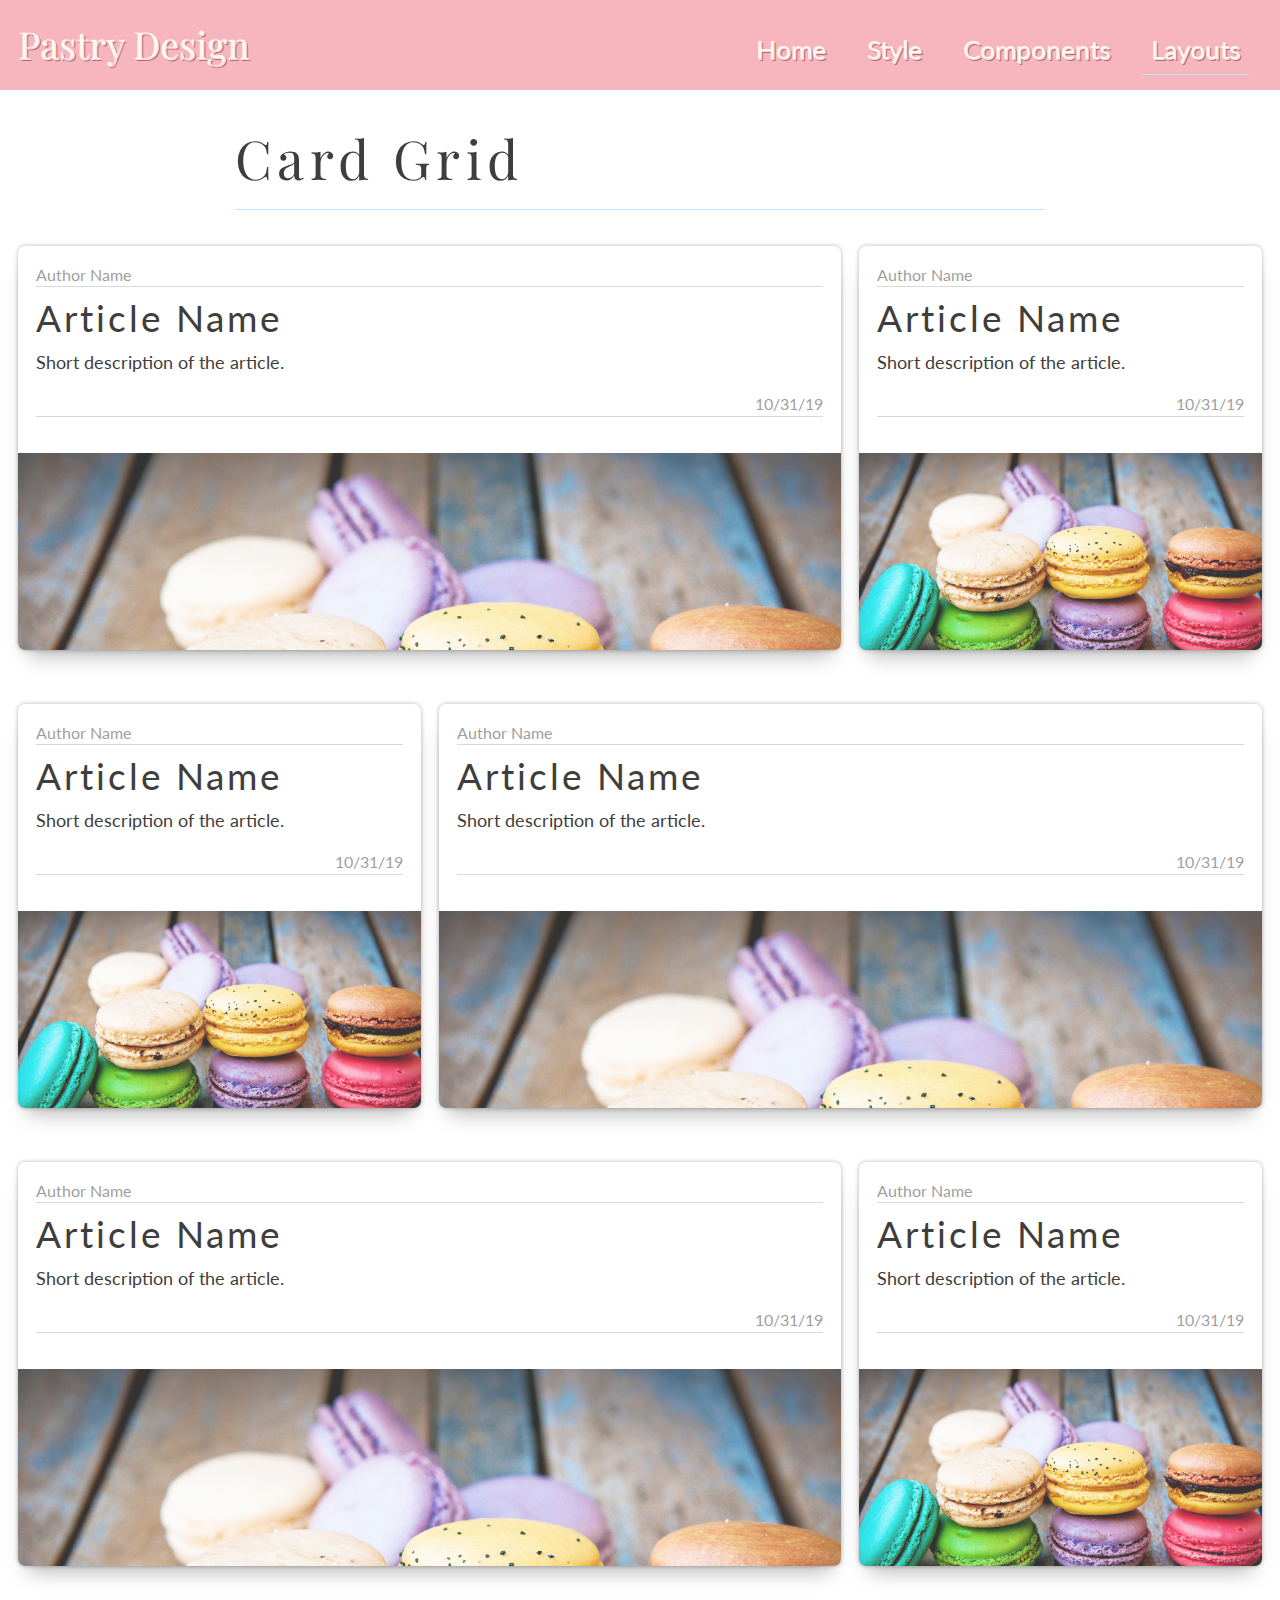
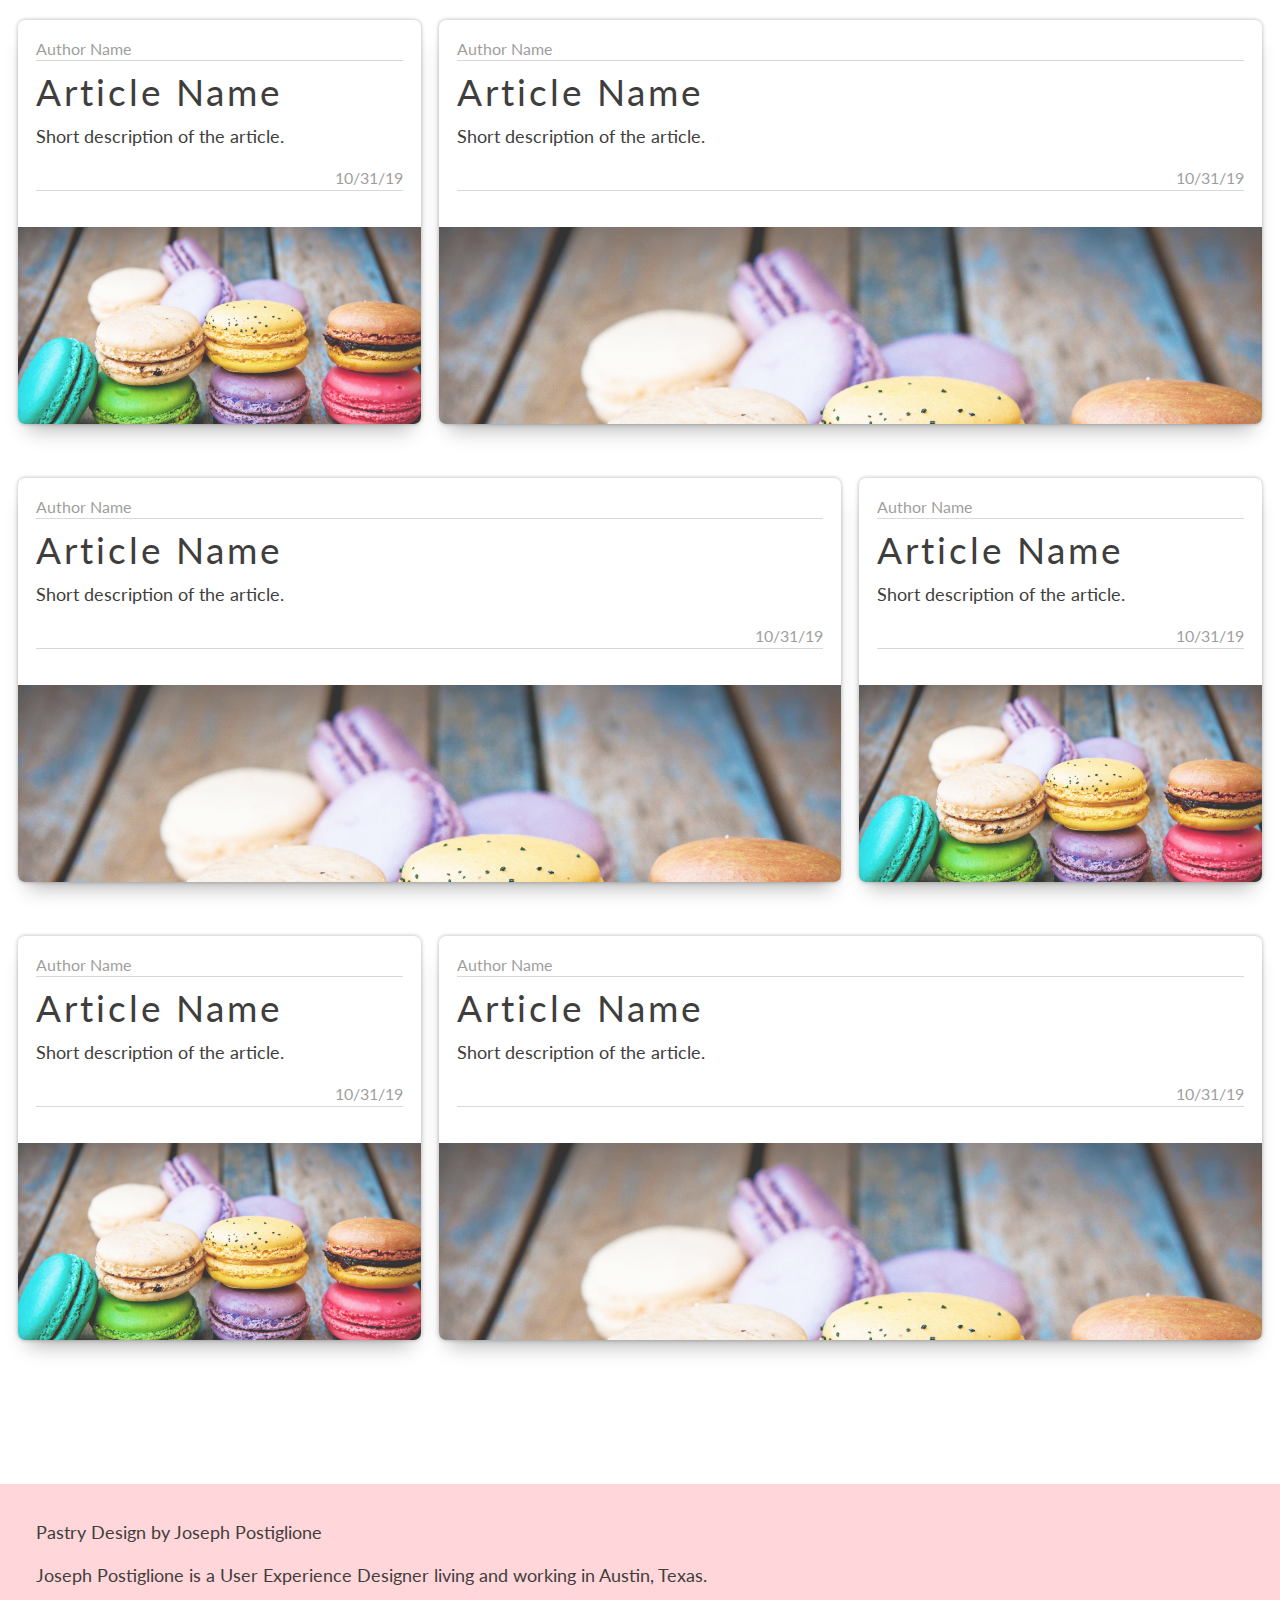
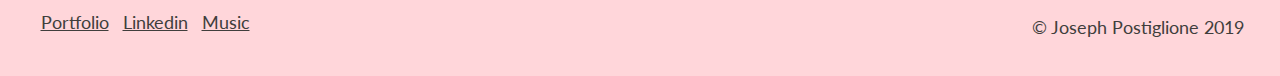
==== card-grid.html @ dcb0e07c "Project 6: Part A Rev 1" ====
<!DOCTYPE html>
<html lang="en-us">
<head>
    <meta charset="UTF-8">
    <meta name="viewport" content="width=device-width, initial-scale=1.0">
    <meta http-equiv="X-UA-Compatible" content="ie=edge">
    <title>Layouts - Pastry Design</title>
    <link rel="stylesheet" href="style.css">
    <link rel="icon" href="images/favicon.png">
</head>
<body>

    <header>

        <a href="index.html" class="site-logo">Pastry Design</a>

        <nav class="site-nav">

            <ul>
                <li><a href="index.html">Home</a></li>
                <li><a href="style.html">Style</a></li>
                <li><a href="components.html">Components</a></li>
                <li><a href="layouts.html" class="current-page">Layouts</a></li>
            </ul>

        </nav>

    </header>
    
    <main class="main-cards">
        
        <h1>Card Grid</h1>
        
        <div class="grid-cards">

            <section class="card-article">

                <a href="javascript:;" class="card-link">

                    <div class="card-article-text">
                        <small>Author Name</small>
                        <h2>Article Name</h2>
                        <p>Short description of the article.</p>
                        <small class="card-date">10/31/19</small>
                    </div>

                    <img src="images/macarons.jpg" alt="macarons">
                </a>

            </section>

            <section class="card-article">

                <a href="javascript:;" class="card-link">

                    <div class="card-article-text">
                        <small>Author Name</small>
                        <h2>Article Name</h2>
                        <p>Short description of the article.</p>
                        <small class="card-date">10/31/19</small>
                    </div>

                    <img src="images/macarons.jpg" alt="macarons">
                </a>

            </section>

            <section class="card-article">

                <a href="javascript:;" class="card-link">

                    <div class="card-article-text">
                        <small>Author Name</small>
                        <h2>Article Name</h2>
                        <p>Short description of the article.</p>
                        <small class="card-date">10/31/19</small>
                    </div>

                    <img src="images/macarons.jpg" alt="macarons">
                </a>

            </section>

            <section class="card-article">

                <a href="javascript:;" class="card-link">

                    <div class="card-article-text">
                        <small>Author Name</small>
                        <h2>Article Name</h2>
                        <p>Short description of the article.</p>
                        <small class="card-date">10/31/19</small>
                    </div>

                    <img src="images/macarons.jpg" alt="macarons">
                </a>

            </section>

            <section class="card-article">

                <a href="javascript:;" class="card-link">

                    <div class="card-article-text">
                        <small>Author Name</small>
                        <h2>Article Name</h2>
                        <p>Short description of the article.</p>
                        <small class="card-date">10/31/19</small>
                    </div>

                    <img src="images/macarons.jpg" alt="macarons">
                </a>

            </section>

            <section class="card-article">

                <a href="javascript:;" class="card-link">

                    <div class="card-article-text">
                        <small>Author Name</small>
                        <h2>Article Name</h2>
                        <p>Short description of the article.</p>
                        <small class="card-date">10/31/19</small>
                    </div>

                    <img src="images/macarons.jpg" alt="macarons">
                </a>

            </section>

            <section class="card-article">

                <a href="javascript:;" class="card-link">

                    <div class="card-article-text">
                        <small>Author Name</small>
                        <h2>Article Name</h2>
                        <p>Short description of the article.</p>
                        <small class="card-date">10/31/19</small>
                    </div>

                    <img src="images/macarons.jpg" alt="macarons">
                </a>

            </section>

            <section class="card-article">

                <a href="javascript:;" class="card-link">

                    <div class="card-article-text">
                        <small>Author Name</small>
                        <h2>Article Name</h2>
                        <p>Short description of the article.</p>
                        <small class="card-date">10/31/19</small>
                    </div>

                    <img src="images/macarons.jpg" alt="macarons">
                </a>

            </section>

            <section class="card-article">

                <a href="javascript:;" class="card-link">

                    <div class="card-article-text">
                        <small>Author Name</small>
                        <h2>Article Name</h2>
                        <p>Short description of the article.</p>
                        <small class="card-date">10/31/19</small>
                    </div>

                    <img src="images/macarons.jpg" alt="macarons">
                </a>

            </section>

            <section class="card-article">

                <a href="javascript:;" class="card-link">

                    <div class="card-article-text">
                        <small>Author Name</small>
                        <h2>Article Name</h2>
                        <p>Short description of the article.</p>
                        <small class="card-date">10/31/19</small>
                    </div>

                    <img src="images/macarons.jpg" alt="macarons">
                </a>

            </section>

            <section class="card-article">

                <a href="javascript:;" class="card-link">

                    <div class="card-article-text">
                        <small>Author Name</small>
                        <h2>Article Name</h2>
                        <p>Short description of the article.</p>
                        <small class="card-date">10/31/19</small>
                    </div>

                    <img src="images/macarons.jpg" alt="macarons">
                </a>

            </section>

            <section class="card-article">

                <a href="javascript:;" class="card-link">

                    <div class="card-article-text">
                        <small>Author Name</small>
                        <h2>Article Name</h2>
                        <p>Short description of the article.</p>
                        <small class="card-date">10/31/19</small>
                    </div>

                    <img src="images/macarons.jpg" alt="macarons">
                </a>

            </section>

        </div>

    </main>

    <footer>

        <div>

        <p>Pastry Design by Joseph Postiglione</p>

        <p>Joseph Postiglione is a User Experience Designer living and working in Austin, Texas.</p>

        <ul>
            <li><a href="https://www.joseph-gerard.com/">Portfolio</a></li>
            <li><a href="https://www.linkedin.com/in/joseph-postiglione/">Linkedin</a></li>
            <li><a href="https://liftedtraces.bandcamp.com/">Music</a></li>
        </ul>

        </div>

        <p class="footer-copywrite">&copy; Joseph Postiglione 2019</p>

    </footer>
</body>
</html>
---- style.css ----
@import url('https://fonts.googleapis.com/css?family=Lato:300,400,400i,700|Playfair+Display&display=swap');

/*=================================================
Colors Component
=================================================*/

html {
    --color-skyblue: #9DD7F4;
    --color-skyblue-light: #BDE9FF;
    --color-skyblue-dark: #5B8EA8;

    --color-coral: #F7B6BD;
    --color-coral-light: #FFD6DA;
    --color-coral-dark: #AB6D73;

    --color-sand:#FFF8F0;
    --color-sand-dark: #403E3C;
    --color-disabled-grey: #E6DFD8;
    --color-error-red: #ff6347;
    --color-warning-orange: #ffb147;
    --color-success-green: #d6ffda;

    --shadow-hover: 2px 1px 3px rgba(0,0,0,.4);
    --shadow-active: 2px 1px 3px rgba(0,0,0,.2);
    --shadow-solid: 2px 2px 0 var(--color-sand-dark);
    --shadow-blockquote: 8px 8px 0 var(--color-skyblue-light);
}

/*=================================================
Typography
=================================================*/

html {
    --font-primary: 'Lato', Helvetica, Arial, sans-serif;
    --font-secondary: 'Playfair Display', "Times New Roman", serif;

    --size-ratio: 1.125; /*==Major Second for mobile, Minor Third for larger screens==*/
    --size-six-up: calc( var(--size-five-up) * var(--size-ratio) );
    --size-five-up: calc( var(--size-four-up) * var(--size-ratio) );
	--size-four-up: calc( var(--size-three-up) * var(--size-ratio) );
	--size-three-up: calc( var(--size-two-up) * var(--size-ratio) );
	--size-two-up: calc( var(--size-one-up) * var(--size-ratio) );
    --size-one-up: calc( 1rem * var(--size-ratio) );
    --size-one-down: calc( .75rem * var(--size-ratio) );


    color: var(--color-sand-dark);
    font-family: var(--font-primary);
    line-height: 1.4;
}

h1, h2, h3, h4, h5, h6 {
    font-weight: normal;
    letter-spacing: .08em;
    line-height: 1.2;
    margin: 0;
    padding: 0;
}

h1 {
    border-bottom: 1px solid var(--color-skyblue-light);
    font-family: var(--font-secondary);
    font-size: var(--size-six-up);
    letter-spacing: .1em;
    margin: 1rem 0 2rem;
    padding-bottom: 1rem;
}

h2 {
    font-size: var(--size-four-up);
    margin-top: 1rem;
}

h3 {
    color: var(--color-coral);
    font-size: var(--size-three-up);
    margin: 2rem 0 .5rem;
}

h4 {
    color: var(--color-skyblue-dark);
    font-size: var(--size-two-up);
    font-weight: lighter;
}

h5 {
    font-size: var(--size-two-up);
}

h6 {
    font-size: var(--size-one-up);
}

main h1 a, h2 a, h3 a, h4 a, h5 a, h6 a {
    color: var(--color-coral-light);
}

a {
    color: var(--color-coral);
    text-decoration: none;
    transition: all .2s ease-in-out;
}

a:visited {
    color: var(--color-coral);
}

a:hover {
    text-shadow: 2px 2px 1px var(--color-skyblue-light);
    transition: all .2s ease-in-out;
}

a:focus {
    outline-color: var(--color-skyblue);
}

p {
    margin: 1rem 0;
}

small {
    font-size: var(--size-one-down);
    opacity: .5;
}

.site-logo {
    color: var(--color-sand);
    font-family: var(--font-secondary);
    font-size: var(--size-four-up);
    text-shadow: 1px 1px 0 var(--color-coral-light), 2px 2px 0 var(--color-coral-dark);
}

.site-logo:visited {
    color: var(--color-sand);
}

.site-logo:hover {
    border-bottom: 1px solid rgba(255, 255, 255, 0.5);
    text-shadow: 1px 1px 0 var(--color-coral-light), 2px 2px 0 var(--color-coral-dark);
}

.paragraph-featured {
    font-size: var(--size-one-up);
    letter-spacing: .1em;
    margin: 1rem 0 1rem;
    padding: 1rem;
}

.paragraph-tertiary {
    border-radius: .4rem;
    font-size: var(--size-one-down);
}


@media ( min-width: 680px ) {

    html {
        --size-ratio: 1.2;  /*==Major Second for mobile, Minor Third for larger screens==*/
     } 
}

@media ( min-width: 1100px ) {
	
	html {
		font-size: 18px;
	}
}

/*=================================================
Header Component
=================================================*/

header {
    background-color: var(--color-coral);
    padding: 1rem 2rem .5rem;
    transition: opacity .3s ease-in-out;
    z-index: 2;
}

header:hover {
    opacity: 1;
    transition: opacity .3s ease-in-out;
}

header ul {
    list-style: none;
    margin-top: .5rem;
}

header li {
    border: none;
    padding: 0;
}

@media ( min-width: 900px) {

    header {
        align-items: baseline;
        display: flex;
        justify-content: space-between;
        padding: 1rem;
    }

    header ul {
        margin: 0;
    }
}

@media ( min-width: 1240px ) {

    header {
        left: 0;
        opacity: .75;
        position: fixed;
        right: 0;
        z-index: 1;
    }

    .navigation-primary {
        position: relative;
    }

}

/*=================================================
Navigation Component
=================================================*/

nav a {
    border-bottom: 1px solid rgba(255, 255, 255, 0.5);
    color: var(--color-sand);
    display: block;
    font-size: var(--size-one-up);
    padding: .5rem;
}

nav a:visited {
    color: var(--color-sand);
}

nav a:hover {
    background-color: var(--color-coral-light);
    text-shadow: none;
}

.current-page {
    border-left: 2px solid var(--color-skyblue);
    padding-left: 1rem;
}

.nav-secondary {
    color: var(--color-sand-dark);
    width: 10rem;
}

.nav-secondary ul {
    margin-top: 0;
    padding: 0 .5rem .5rem;
}

.nav-secondary li {
    border: none;
    display: block;
    padding: 0;
}

.nav-secondary a {
    border: none;
    border-radius: 0 0 .4rem 0;
    color: var(--color-sand-dark);
    display: block;
    font-size: 1rem;
    margin: 0;
    padding-left: 2rem;
    text-shadow: none;
    text-align: left;
}

.nav-secondary a:visited {
    color: var(--color-sand-dark);
}

.nav-secondary a:hover {
    background-color: var(--color-coral-light);
    color: var(--color-sand-dark);
    text-shadow: none;
}

.nav-secondary a:focus {
    background-color: var(--color-coral);
}

.nav-secondary ul ul {
    list-style: none;
}

.nav-secondary ul ul a {
    font-size: var(--size-one-down);
}

.nav-secondary ul ul a:hover {
    background-color: var(--color-skyblue-light);
}

.nav-secondary ul ul a:focus {
    background-color: var(--color-skyblue);
}

.nav-secondary-label {
    font-size: var(--size-one-up);
    font-weight: bold;
    margin: 0;
    padding: 1rem 0 0 2rem;
}

.nav-secondary ul ul ul a:hover {
    background-color: var(--color-sand);
    color: var(--color-sand-dark);
    text-shadow: none;
}

.nav-secondary ul ul ul a:focus {
    background-color: var(--color-sand);
}

.side-nav {
    background-color: white;
    border-right: 1px solid var(--color-coral-light);
    bottom: 0;
    left: -200px;
    margin-top: 5rem;
    opacity: .9;
    overflow-x: hidden;
    padding: 0;
    position: fixed;
    top: 0;
    transition: left .4s ease-in-out;
    width: 200px;
    z-index: 1;
}

.side-nav a:hover {
    border-left: 2px solid var(--color-sand-dark);
    border-bottom: none;
    text-shadow: none;
}

.footer-side-nav {
    transition: all .3s ease-in-out;
}

@media ( min-width: 600px ) {

    nav a {
        border-bottom: none;
        display: inline;
        margin: 0 1rem 0 0;
        text-align: right;
        text-shadow: 1px 1px 0 var(--color-coral-light), 2px 2px 0 var(--color-coral-dark);
    }
    
    nav a:hover {
        border-bottom: 1px solid rgba(255, 255, 255, 0.5);
        text-shadow: 1px 1px 0 var(--color-coral-light), 2px 2px 0 var(--color-coral-dark);
    }
	
	nav li {
        display: inline-block;
        font-size: var(--size-two-up);
    }
    
    .current-page {
        border-bottom: 1px solid var(--color-skyblue-light);
        border-left: none;
        padding: .5rem;
    }
}

@media ( min-width: 900px ) {

    nav a {
        font-size: var(--size-two-up);
        margin: 0 .5rem;
    }
}

@media ( min-width: 1240px ) {

    .side-nav {
        left: 0;
        transition: left .4s ease-in-out;
    }

    .footer-side-nav {
        margin-left: 200px;
        transition: all .3s ease-in-out;
    }

  
}

/*=================================================
Footer Component
=================================================*/

footer {
    background-color: var(--color-coral-light);
    font-size: 1rem;
    padding: 1rem 2rem;
}

footer p {
    color: var(--color-sand-dark);
}

footer ul {
    list-style: none;
    padding: 0;
}

footer li {
    border: none;
    padding: 0;
}

footer a {
    color: var(--color-sand-dark);
    display: inline-block;
    font-size: 1rem;
    padding: .25rem;
    text-decoration: underline;
    text-shadow: none;
}

footer a:visited {
    color: var(--color-sand-dark);
}

footer a:hover {
    border-bottom: none;
    font-weight: bold;
    text-shadow: none;
}

footer a:focus {
    text-decoration: underline;
}

footer a:active {
    text-decoration: underline;
}

@media ( min-width: 780px ) {

    footer {
        align-items: flex-end;
        display: flex;
        justify-content: space-between;
    }

    footer li {
        display: inline;
    }

}

/*=================================================
Examples
=================================================*/

.example-font p {
    box-shadow: none;
}

.example-font-copy {
    font-size: var(--size-one-up);
    font-weight: lighter;
    margin-left: 1rem;
}

.example-font-lato {
    font-family: var(--font-primary);
    font-size: var(--size-one-up);
    font-weight: normal;
}

.example-font-playfair {
    font-family: var(--font-secondary);
    font-size: var(--size-one-up);
    font-weight: normal;
}

.example-heading-sizes h1 {
    border: none;
    font-family: var(--font-primary);
}

.example-color-light-sky-blue {
    background-color: var(--color-skyblue-light);
}

.example-color-sky-blue {
    background-color: var(--color-skyblue);
}

.example-color-dark-sky-blue {
    background-color: var(--color-skyblue-dark);
}

.example-color-light-coral {
    background-color: var(--color-coral-light);
}

.example-color-coral {
    background-color: var(--color-coral);
}

.example-color-dark-coral {
    background-color: var(--color-coral-dark);
}

.example-color-disabled-grey {
    background-color: var(--color-disabled-grey);
}

.example-color-sand {
    background-color: var(--color-sand);
}

.example-color-dark-sand {
    background-color: var(--color-sand-dark);
}

.example-color-error-red {
    background-color: var(--color-error-red);
}

.example-color-warning-orange {
    background-color: var(--color-warning-orange);
}

.example-color-success-green {
    background-color: var(--color-success-green);
}

.example-colors div {
    border-radius: .4rem 0 .4rem 0;
    color: var(--color-sand);
    margin: 1rem;
    max-width: 100%;
    padding: 1rem;
}

.example-colors h4 {
    color: var(--color-sand);
}

.example-colors p {
    font-size: var(--size-one-up);
    margin: 0;
}

.example-color-disabled-grey h4, .example-color-disabled-grey p, .example-color-sand h4, .example-color-sand p,.example-color-success-green h4, .example-color-success-green p {
    color: var(--color-sand-dark);
}

.example-footer {
    position: initial;
}

figure .example-card {
    margin: 0 0 1rem;       
    max-width: 20rem;
}


/*=================================================
Link Button Component
=================================================*/

.link-button {
    background-color: var(--color-coral);
    border: 2px solid var(--color-coral);
    border-radius: .4rem;
    color: var(--color-sand);
    display: inline-block;
    margin: 1rem 1rem 1rem 0;
    padding: .5rem 1rem;
}

.link-button:visited {
    color: white;
}

.link-button:hover {
    box-shadow: var(--shadow-hover);
    text-shadow: none;
}

.link-button:focus {
    outline-color: var(--color-skyblue);
}

.link-button:active {
    box-shadow: var(--shadow-active);
    font-weight: normal;
}

.link-button-hero {
    background-color: var(--color-coral);
    box-shadow: none;
    color: white;
    font-size: var(--size-one-up);
    margin: 1rem 1rem 1rem 0;
    padding: .75rem 2rem;
}

.link-button-hero:hover {
    box-shadow: var(--shadow-hover);

}

.link-button-hero:active {
    box-shadow: var(--shadow-active);
}

.link-button-hero-secondary {
    background-color: var(--color-skyblue);
    border: 2px solid var(--color-skyblue);
}

.link-button-hero-secondary:visited {
    background-color: var(--color-skyblue);
}

.link-button-secondary {
    background-color: var(--color-skyblue);
    border: 2px solid var(--color-skyblue);
    box-shadow: none;
    color: white;
}

.link-button-secondary:visited {
    color: white;
}

.link-button-secondary:focus {
    outline-color: var(--color-coral);
}

.link-button-disabled {
    background-color: var(--color-disabled-grey);
    border: 2px solid var(--color-disabled-grey);
    color: white;
}

.link-button-disabled:visited {
    color: white;
}

.link-button-disabled:hover {
    background-color: white;
    box-shadow: none;
    color: var(--color-disabled-grey);
}

.link-button-tertiary {
    border: 2px solid var(--color-sand-dark);
    border-radius: .4rem;
    color: var(--color-sand-dark);
    display: inline-block;
    margin: 1rem 1rem 1rem 0;
    padding: .5rem 1rem;
}

.link-button-tertiary:visited {
    color: var(--color-sand-dark);
    font-weight: normal;
}

.link-button-tertiary:hover {
    background-color: var(--color-sand-dark);
    box-shadow: var(--shadow-hover);
    color: white;
    text-shadow: none;
}

.link-button-tertiary:active {
    box-shadow: var(--shadow-active);
}

/*=================================================
Accordion Component
=================================================*/

summary {
    background-color: var(--color-coral);
    color: var(--color-sand);
    cursor: pointer;
    font-size: var(--size-one-up);
    padding: .5rem;
}

summary::-webkit-details-marker {
    background: url(images/arrow-right-white.svg);
    background-repeat: no-repeat;
    background-size: contain;
    color: transparent;
}

summary:focus {
    outline: none;
}

details[open] summary::-webkit-details-marker  {
    background: url(images/arrow-down-white.svg);
    background-repeat: no-repeat;
    background-size: contain;
}

details {
    border: 2px solid var(--color-coral);
    border-radius: .4rem;
    margin: 1rem 1rem 1rem 0;
    max-width: 20rem;
    overflow: hidden;
}

details[open] summary ~ * {
    animation: sweep .5s ease-in-out;
}
  
details div {
    padding: .5rem 2rem;
}

details div a {
    color: var(--color-skyblue);
    text-decoration: underline;
}

details div a:visited {
    color: var(--color-skyblue);
}

details div a:hover {
    color: var(--color-coral);
    text-shadow: none;
}

details div p {
    border-top: 1px solid var(--color-coral);
    color: var(--color-skyblue);
    padding: 1rem 0;
}

.details-secondary {
    border: 2px solid var(--color-skyblue);
}

.details-secondary summary {
    background-color: var(--color-skyblue);
}

.details-secondary a {
    color: var(--color-coral);
}

.details-secondary a:visited {
    color: var(--color-coral);
}

.details-secondary a:hover {
    color: var(--color-skyblue);
}

.details-secondary p {
    border-top: 1px solid var(--color-skyblue);
    color: var(--color-coral);
}

.summary-tertiary {
    background-color: white;
    color: var(--color-sand-dark);
}

.details-tertiary {
    border: 2px solid var(--color-sand-dark);
}

.details-tertiary a {
    color: var(--color-sand-dark);
}

.details-tertiary a:visited {
    color: var(--color-sand-dark); 
}

.details-tertiary a:hover {
    opacity: .5;
}

.details-tertiary p {
    border-top: 1px solid var(--color-sand-dark);
    color: var(--color-sand-dark);
}

.summary-tertiary::-webkit-details-marker {
    background: url(images/arrow-right-sand-dark.svg);
    background-repeat: no-repeat;
    background-size: contain;
    color: transparent;
}

.details-tertiary[open] summary::-webkit-details-marker  {
    background: url(images/arrow-down-sand-dark.svg);
    background-repeat: no-repeat;
    background-size: contain;
}

@keyframes sweep {

    0% {
        opacity: 0; 
        transform: translatex(-10px);
    }

    100% {
        opacity: 1; 
        transform: translatex(0);
    }
}

/*=================================================
Figure Component
=================================================*/

figure {
    border-radius: .4rem;
    box-shadow: 0 1px 3px rgba(58,77,95,.4);
    margin: .5rem 0 1.5rem;
    padding: 1rem;
}

/*=================================================
blockquote Component
=================================================*/

blockquote {
    background-color: var(--color-sand);
    border-radius: .4rem;
    box-shadow: var(--shadow-blockquote);
    color: var(--color-coral);
    font-family: var(--font-primary);
    font-size: var(--size-two-up);
    font-style: italic;
    line-height:1.6;
    margin: 3rem 0;
    padding: 1rem 2rem 1rem 3rem;
    max-width: 70%;
  }

blockquote p {
    box-shadow: none;
}

cite {
    font-size: var(--size-one-up);
}

/*=================================================
Modal Component
=================================================*/

dialog {
    background-color: var(--color-sand);
	border: none;
	border-radius: .4rem;
    box-shadow: var(--shadow-blockquote);
    color: var(--color-sand-dark);
    max-width: 18rem;
    padding: 2rem;
    transition: all .2s ease-in-out;
}

dialog[open] {
    animation: slide-down .7s ease-in-out;
}

dialog h2 {
    border-bottom: 2px solid var(--color-skyblue);
    color: var(--color-coral);
}

button:visited {
    color: white;
}

button:hover {
    box-shadow: var(--shadow-hover);
    transition: all .2s ease-in-out;
}

button:focus {
    outline-color: var(--color-coral);
}

button:active {
    box-shadow: var(--shadow-active);
    outline: none;
}

dialog::backdrop {
    animation: bg-fade-in 4s ease-in-out;
    background-color: rgba(0,0,0,0.0);
    background-image: url(images/modal-bg.svg);
    background-position: center;
    background-repeat: no-repeat;
    background-size: cover;
}

@keyframes bg-fade-in {

    0% {
        opacity: 0;
    }

    100% {
        opacity: 1;
    }
}

@keyframes slide-down {

    0% {
        opacity: 0;
        transform: translatey(-40rem);
    }

    75% {
        opacity: 1;
        transform: translateY(4rem);
    }

    100% {
        transform: translateY(0);
    }
}

@keyframes text-fade-in {

    0% {
        color: white;
    }
   
    100% {
        color: var(--color-skyblue);
    }
}

/*=================================================
Form Components
=================================================*/

input, textarea, select {
    border: 2px solid var(--color-skyblue);
    border-radius: .4rem;
    box-sizing: border-box;
    display: block;
    font-size: 1rem;
	margin: 0;
    min-width: 60%;
    padding: .5rem;
    transition: all .2s ease-in-out;
	-webkit-appearance: none;
}

input:hover, textarea:hover, select:hover, input:focus, textarea:focus, select:focus {
    box-shadow: var(--shadow-hover);
    outline: none;
}

input[disabled], textarea[disabled], select[disabled], input[disabled]:hover, textarea[disabled]:hover,select[disabled]:hover {
    box-shadow: none;
    opacity: .5;
}

button {
    background-color: var(--color-skyblue);
    border: 2px solid var(--color-skyblue);
    border-radius: .4rem;
    color: white;
    cursor: pointer;
    font-family: var(--font-primary);
    font-size: var(--size-one-up);
    margin: 1rem 1rem 1rem 0;
    padding: .75rem 2rem;
}

label {
    color: var(--color-sand-dark);
    display: block;
    font-size: var(--size-one-up);
    margin: 1rem 0 0 .25rem;
}

textarea {
	min-height: 5rem;
}

select {
    background-color: white;
}


.form-error {
    border: 1px solid red;
}

.form-microcopy {
    color: var(--color-skyblue-dark);
    font-size: 1rem;
    margin: .5rem 0 .5rem .25rem;
    opacity: .7;
}

.error-message {
    color: red;
    font-size: var(--size-one-down);
    margin-top: .25rem;
}

input[type="submit"], button[type="submit"] {
    background-color: var(--color-coral);
    border: 2px solid var(--color-coral);
    border-radius: .4rem;
    color: white;
    display: inline-block;
    font-size: var(--size-one-up);
    margin: 1rem 1rem 1rem 0;
    min-width: inherit;
    padding: .5rem 1rem;
}

input[type="submit"]:hover, button[type="submit"]:hover {
    box-shadow: var(--shadow-hover);
	cursor: pointer;
}

input[type="submit"]:focus, button[type="submit"]:focus {
    box-shadow: none;
    outline-color: var(--color-skyblue);
}

input[type="submit"]:active, button[type="submit"]:active {
    box-shadow: var(--shadow-active);
}

.search-container {
    display: flex;
    max-width: 35rem;
    overflow: hidden;
}

.search-container button {
    background-color: var(--color-skyblue);
    border: 2px solid var(--color-skyblue);
    border-radius: 0 .4rem .4rem 0;
    border-left: none;
    cursor: pointer;
    margin: 0;
    padding: .5rem .75rem;
}

.search-container svg {
    width: 1.5rem;
    height: 1.5rem;
}

.icon-search-fill {
    stroke: white;
}

button:hover .icon-search-fill {
    stroke: var(--color-skyblue);
}

.search-container button[type="submit"]:hover {
    animation: text-fade-in-skyblue .2s ease-in-out;
    background-color: white;
    color: var(--color-skyblue);
}

input[type=search] {
    border: 2px solid var(--color-skyblue);
    border-radius: .4rem 0 0 .4rem;
}

input[type=range] {
    border: none;
    margin: 1rem 0;
    width: 50%;
}

input[type=range]:hover {
    border: none;
    box-shadow: none;
}

input[type=range]:focus {
    box-shadow: none;
    outline: none;
}

input[type=range]::-webkit-slider-runnable-track {
    background-color: #9DD7F4;
    border: 0px solid #000000;
    border-radius: 1px;
    box-shadow: 1px 1px 0px #5B8EA8;
    cursor: pointer;
    height: 5px;
    width: 100%;
}

input[type=range]::-webkit-slider-thumb {
    -webkit-appearance: none;
    background: #BDE9FF;
    border-radius: 25px;
    border: 1px solid #5B8EA8;
    box-shadow: 2px 2px 0px #5B8EA8;
    cursor: pointer;
    height: 18px;
    margin-top: -7px;
    width: 18px;
}

input[type=range]:focus::-webkit-slider-runnable-track {
    background: #9DD7F4;
}

input[type=range]::-moz-range-track {
    background: #9DD7F4;
    border-radius: 1px;
    border: 0px solid #000000;
    box-shadow: 1px 1px 0px #5B8EA8;
    cursor: pointer;
    height: 5px;
    width: 100%;
}

input[type=range]::-moz-range-thumb {
    background: #BDE9FF;
    border-radius: 25px;
    border: 1px solid #5B8EA8;
    box-shadow: 2px 2px 0px #5B8EA8;
    cursor: pointer;
    height: 18px;
    width: 18px;
}

input[type=range]::-ms-track {
    background: transparent;
    border-color: transparent;
    color: transparent;
    cursor: pointer;
    height: 5px;
    width: 100%;
}

input[type=range]::-ms-fill-lower {
    background: #9DD7F4;
    border-radius: 2px;
    border: 0px solid #000000;
    box-shadow: 1px 1px 0px #5B8EA8;
}

input[type=range]::-ms-fill-upper {
    background: #9DD7F4;
    border-radius: 2px;
    border: 0px solid #000000;
    box-shadow: 1px 1px 0px #5B8EA8;
}

input[type=range]::-ms-thumb {
    background: #BDE9FF;
    border-radius: 25px;
    border: 1px solid #5B8EA8;
    box-shadow: 2px 2px 0px #5B8EA8;
    cursor: pointer;
    height: 18px;
    margin-top: 1px;
    width: 18px;
}

input[type=range]:focus::-ms-fill-lower {
    background: #9DD7F4;
}

input[type=range]:focus::-ms-fill-upper {
    background: #9DD7F4;
}

.search-container button:hover {
    box-shadow: none;
}

@keyframes text-fade-in-coral {

    0% {
        color: white;
    }
   
    100% {
        color: var(--color-coral);
    }
}

@keyframes text-fade-in-skyblue {

    0% {
        color: white;
    }
   
    100% {
        color: var(--color-skyblue);
    }
}

/*=================================================
List Component
=================================================*/

ul {
    list-style: inside;
    list-style-type: circle;
    padding: .25rem;
}

ol {
    list-style: inside;
    list-style-type: lower-roman;
    padding: .25rem;
}

li {
    border-top: 1px solid var(--color-skyblue);
    color: var(--color-skyblue-dark);
    padding: .5rem .75rem;
}

/*=================================================
Notification
=================================================*/

.notification {
    border-radius: .4rem;
    display: flex;
    max-width: 25rem;
    padding: 0;
}

.notification img {
    background-color: rgba(0,0,0,.2);
    border-radius: .4rem 0 0 .4rem;
    padding: .5rem;
}

.notification div {
    margin-left: 1rem;
}

.notification p {
    color: white;
    margin: 2rem 1rem .5rem 0;
}

.notification input {
    background-color: white;
    border: none;
    margin: 0 1rem .5rem;
}

.notification input:hover {
    animation: none;
    box-shadow: var(--shadow-hover);
}

.notification-error input:hover {
    background-color: white;
    color: var(--color-error-red);
}

.notification-warning input:hover {
    background-color: white;
    color: var(--color-warning-orange);
}

.notification-neutral input:hover {
    background-color: var(--color-sand-dark); 
    color: var(--color-skyblue-light);
}

.notification-success input:hover {
    background-color: var(--color-sand-dark);
    color: var(--color-success-green);
}

.notification-error input {
    color: var(--color-error-red);
}

.notification-warning input {
    color: var(--color-warning-orange);
}

.notification-neutral input {
    color: var(--color-skyblue-light);
}

.notification-success input {
    color: var(--color-success-green);
}

.notification-button-confirm {
    opacity: .95;
}

.notification .notification-button-deny {
    background-color: rgba(0,0,0,0.0);
    border: 2px solid white; 
    color: white;
    opacity: .95;
}


.notification-error {
    background-color: var(--color-error-red);
}

.notification-warning {
    background-color: var(--color-warning-orange);
}

.notification-neutral {
    background-color: var(--color-skyblue-light);
}

.notification-neutral p {
    color: var(--color-sand-dark);
}

.notification-neutral .notification-button-confirm, .notification-success .notification-button-confirm {
    background-color: var(--color-sand-dark);
}

.notification-neutral .notification-button-deny, .notification-success .notification-button-deny {
    border-color: var(--color-sand-dark);
    color: var(--color-sand-dark);
}

.notification-success {
    background-color: var(--color-success-green);
}

.notification-success p {
    color: var(--color-sand-dark);
}

@keyframes text-fade-in-dark {

    0% {
        color: white;
    }

    100% {
        color: var(--color-sand-dark);
    }
}

/*=================================================
Hero Component
=================================================*/

.hero {
    background-color: var(--color-sand);
    background-image: url(images/hero-bg.jpg);
    background-position: center;
    background-repeat: no-repeat;
    background-size: cover;
    display: flex;
    flex-direction: column;
    justify-content: center;
    margin: 0;
    min-height: 100vh;
    padding: 2rem;
}

.hero h1 {
    border: none;
    color: var(--color-sand);
    margin: 0;
    max-width: 40rem;
}

.hero p {
    color: var(--color-sand);
    font-size: var(--size-one-up);
    margin: 0;
    max-width: 40rem;
}

.hero-text {
    background-color: rgba(91,142,168,.5);
    border-radius: .4rem;
    display: flex;
    flex-direction: column;
    align-items: flex-end;
    max-width: 35rem;
    padding: 1rem;
}

.hero-text a {
    background-color: rgba(0,0,0,.1);
    border: 2px solid white;
    border-radius: .4rem;
    color: white;
    font-size: var(--size-one-up);
    margin: 1rem 1rem 1rem 0;
    padding: .5rem 1rem;
}

.hero-text a:hover {
    animation: none;
    box-shadow: none;
    background-color: rgba(255,255,255,.2);
    color: white;
    text-shadow: none;
}

.hero-text a:focus {
    background-color: rgba(255,255,255,.5);
    color: rgba(0,0,0,.6);
}

.hero-screenshot {
    max-width: 100%;
}

/*=================================================
Article Card Component
=================================================*/

.card-article {
    background-color: white;
    border-radius: .4rem;
    box-shadow: 0 0 4px rgba( 0, 0, 0, .3), 0 15px 20px -10px rgba( 0, 0, 0, .3);
    overflow: hidden;
    padding: 0;
}

.card-article a {
    cursor: pointer;
}

.card-article small {
    border-bottom: 1px solid rgba( 0, 0, 0, .3);
}

.card-article-text {
    justify-content: center;
    color: var(--color-sand-dark);
    display: flex;
    flex-direction: column;
    padding: 1rem;
    position: relative;
    text-shadow: none;
}

.card-article-text h2 {
    margin: .5rem 0 .5rem;
}

.card-article-text p {
    margin: 0;
}

.card-date {
    margin: 1rem 0 1rem;
    text-align: right;
}

.card-article img {
    opacity: .8;
}

.card-article:hover {
    animation: shadow-pop .5s ease-in-out
}

.card-article:active {
    box-shadow: 0 0 4px rgba( 0, 0, 0, .1), 0 15px 20px -10px rgba( 0, 0, 0, .1);
}

.grid-cards {
    display: grid;
    grid-gap: 1rem;
    grid-template-columns: repeat(auto-fit, minmax(320px, 1fr));
    grid-template-rows: repeat(6, minmax(300px,400px));
    justify-items: center;
    margin: 1rem;
}

.main-cards {
    max-width: none;
}

.main-cards h1 {
    margin: 1rem auto 2rem;
    max-width: 45rem;
}

/*large grid layout*/
@media ( min-width: 1100px ) {

    .grid-cards {
        grid-template-rows: repeat(6, minmax(300px,440px));
    }

    .card-article:first-child {
        grid-column-end: 3;
        grid-column-start: 1;
    }

    .card-article:nth-child(4n+4) {
        grid-column-end: 4;
        grid-column-start: 2;
    }

    .card-article:nth-child(4n+5) {
        grid-column-end: 3;
        grid-column-start: 1;
    }
}

/*xlarge grid layout*/
@media ( min-width: 1370px ) {

    .card-article:nth-child(4n+4) {
        grid-column-end: 5;
        grid-column-start: 1;
    }

}

@keyframes shadow-pop {

    0% {
        box-shadow: 0 0 4px rgba( 0, 0, 0, .3), 0 15px 20px -10px rgba( 0, 0, 0, .3);
    }

    50% {
        box-shadow: 4px 4px 4px rgba( 0, 0, 0, .3), 0 15px 20px -10px rgba( 0, 0, 0, .3);
    }

    100% {
        box-shadow: 0 0 4px rgba( 0, 0, 0, .3), 0 15px 20px -10px rgba( 0, 0, 0, .3);
    }

  }
  
/*=================================================
Profile Card
=================================================*/

.card-profile {
	background-color: white;
	border-radius: .4rem;
    box-shadow: 0 0 2px rgba( 0, 0, 0, .3), 0 15px 20px -10px rgba( 0, 0, 0, .3);
	margin: 0 0 1rem;
	max-width: 35rem;
	padding-top: 6rem;
	position: relative;
}

.card-profile img {
	border-radius: 50%;
    box-shadow: 0 0 2px rgba( 0, 0, 0, .3), 0 15px 20px -10px rgba( 0, 0, 0, .3);
	left: calc( 50% - 5rem );
	margin: auto;
	max-width: 10rem;
	position: absolute;
    top: 1rem;
}

.card-profile div {
    background: linear-gradient(45deg, var(--color-coral-light) 0%, var(--color-coral) 100%);
    border-radius: 0 0 .4rem .4rem;
    box-shadow: 0 15px 20px -10px rgba( 0, 0, 0, .3);
    color: var(--color-sand-dark);
	padding: 3rem 1.5rem 1rem;
	overflow: hidden;
}

.card-profile a {
    color: var(--color-sand-dark);
    display: block;
    padding: .5rem;
    text-align: right;
    text-decoration: underline;
    text-shadow: none;
}

.card-profile a:hover {
    font-weight: bold;
}

/*=================================================
Call to Action Card
=================================================*/

.card-call-to-action {
    display: flex;
    margin: 0 auto 1rem;
    max-width: 18rem;
    text-align: center;
}

.card-call-to-action div {
    background: linear-gradient(45deg, var(--color-skyblue-light) 0%, var(--color-skyblue) 100%);
    border-radius: .4rem;
    box-shadow: 0 0 2px rgba( 0, 0, 0, .3), 0 15px 20px -10px rgba( 0, 0, 0, .3);
    padding: 1rem;
}

.card-call-to-action img {
    display: inline-block;
    height: 8rem;
    width: 8rem;
}

.card-call-to-action .link-button {
    border-radius: .4rem;
    color: white;
    margin: 1rem;
    text-shadow: none;
}

.card-call-to-action .link-button:hover {
    background-color: var(--color-coral);
    color: white;
}

@media ( min-width: 840px ) {
 
    .cards-call-to-action {
        display: flex;
        margin: auto;
        max-width: 60rem;
    }


}


/*=================================================
Master Layout 
=================================================*/

html {
    scroll-behavior: smooth;
}

body {
    margin: 0;
}

main {
    margin: auto;
    max-width: 45rem;
    padding: 0 1rem;
}

section {
    margin-bottom: 2rem;
    padding: .5rem;
}

img {
    display: block;
    max-width: 100%;
}

.screenshot-link {
    transition: all .3s ease-in-out;
}

.screenshot-link:hover {
    box-shadow: var(--shadow-hover);
    transition: all .3s ease-in-out;
}

.screenshot-link:active {
    box-shadow: var(--shadow-active);
}

@media ( min-width: 1240px ) {

    main {
        padding: 5rem 0;
        position: relative;
    }

    .main-cards {
        max-width: 82rem;
        padding-top: 6rem;
    }
}

/*=================================================
Jokes
=================================================*/

.main-dwight {
    max-width: 80%;
}

.main-dwight blockquote {
    margin: 2rem auto;
    padding: 2rem;
}

.main-dwight blockquote p {
    font-size: var(--size-one-up);
}

.img-dwight {
    border: 1px solid var(--color-skyblue);
    border-radius: 1rem;
    box-shadow: var(--shadow-blockquote);
    float: left;
    margin: 2rem 2rem 1rem 1rem;
    max-width: 16rem;
}
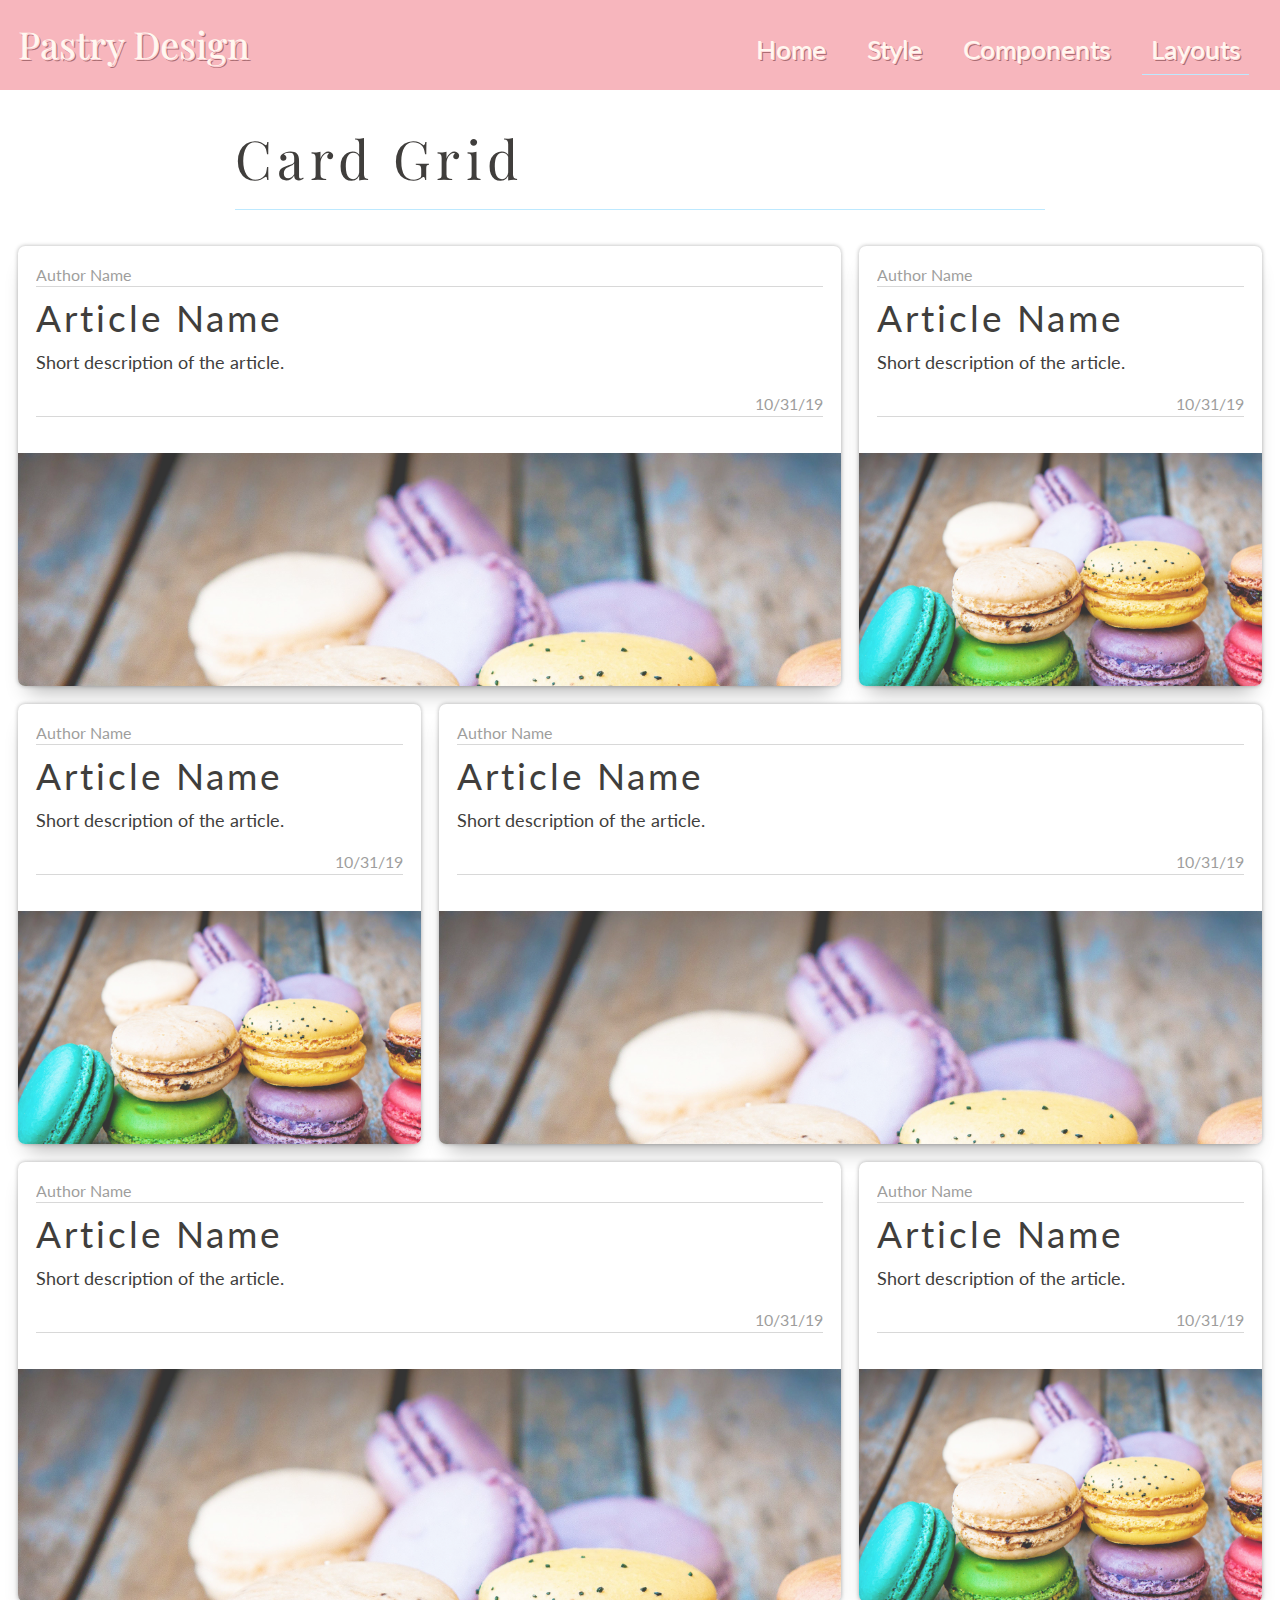
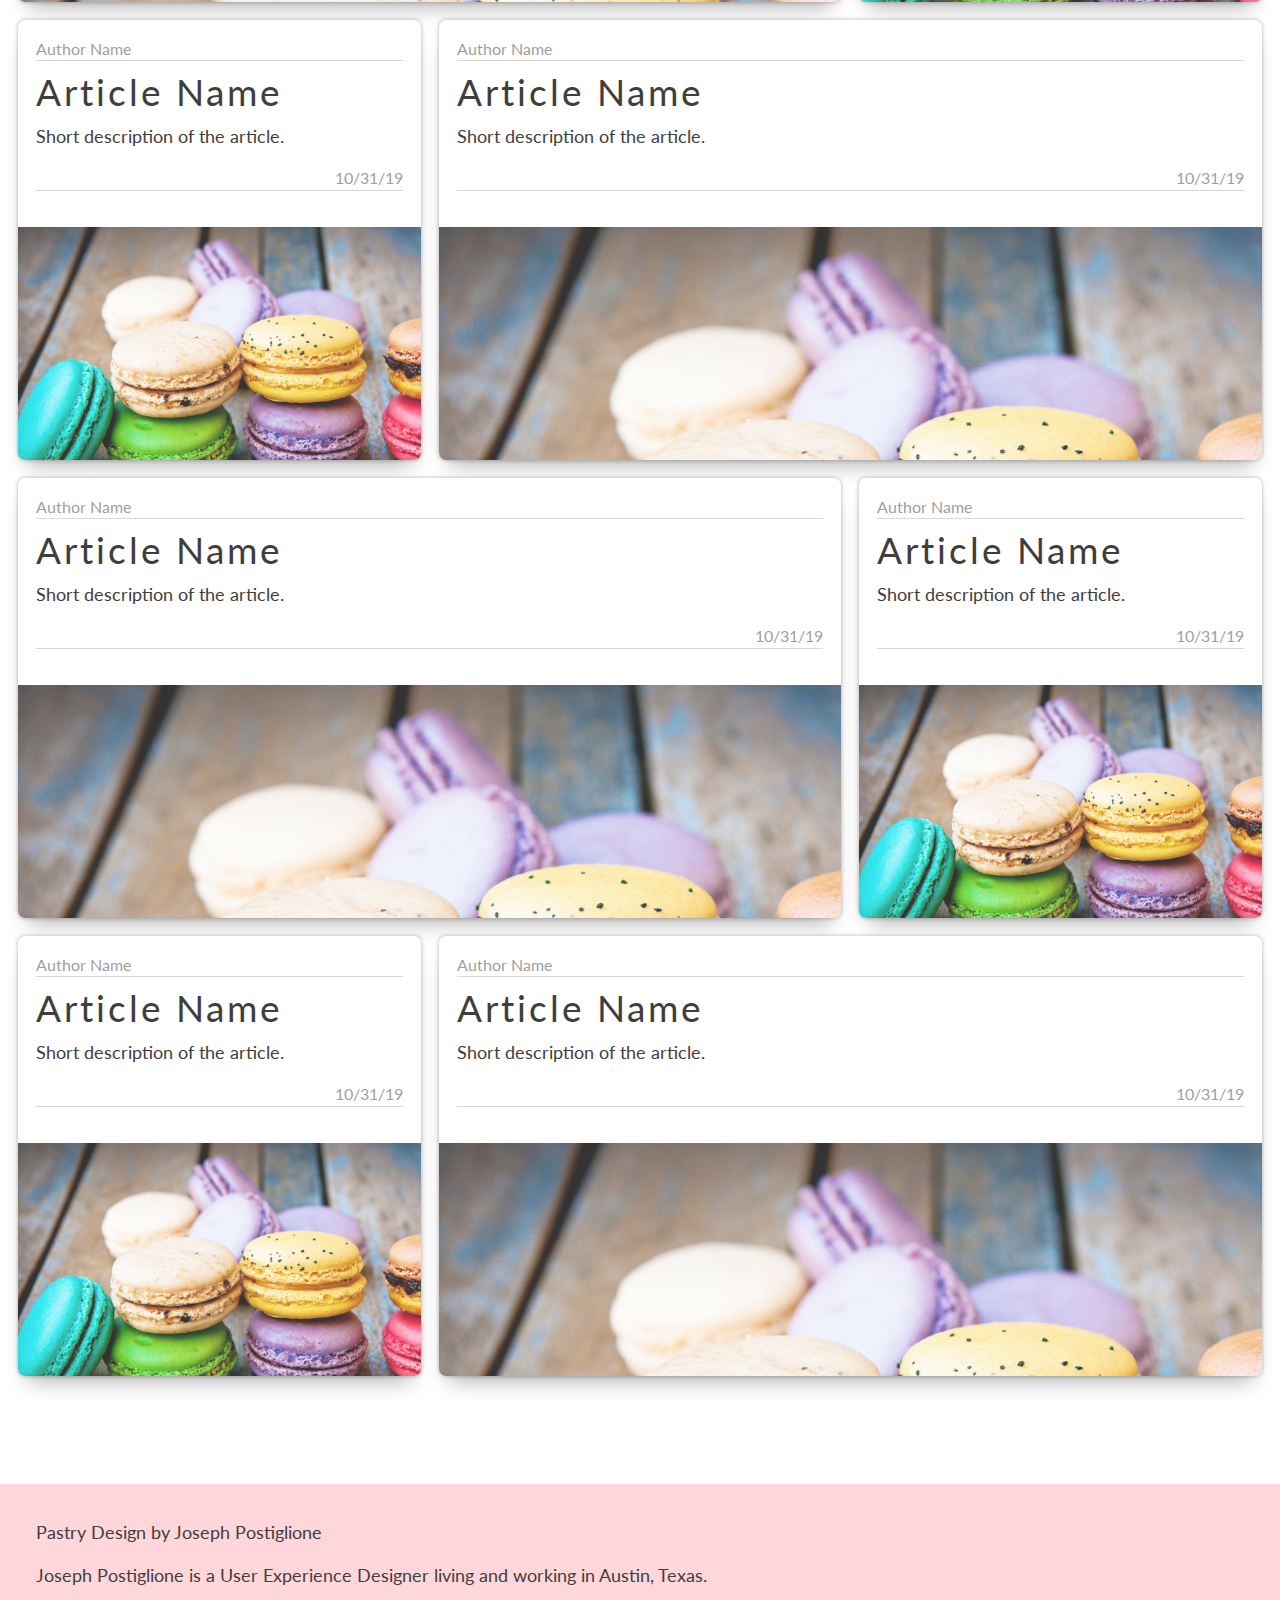
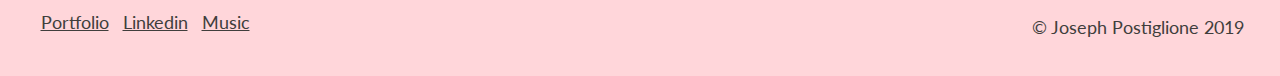
==== commit 352cc0ff: "Project 6: Part A Rev 2" ====
--- a/card-grid.html
+++ b/card-grid.html
@@ -33,197 +33,149 @@
         
         <div class="grid-cards">
 
-            <section class="card-article">
-
-                <a href="javascript:;" class="card-link">
-
-                    <div class="card-article-text">
-                        <small>Author Name</small>
-                        <h2>Article Name</h2>
-                        <p>Short description of the article.</p>
-                        <small class="card-date">10/31/19</small>
-                    </div>
-
-                    <img src="images/macarons.jpg" alt="macarons">
-                </a>
-
-            </section>
-
-            <section class="card-article">
-
-                <a href="javascript:;" class="card-link">
-
-                    <div class="card-article-text">
-                        <small>Author Name</small>
-                        <h2>Article Name</h2>
-                        <p>Short description of the article.</p>
-                        <small class="card-date">10/31/19</small>
-                    </div>
-
-                    <img src="images/macarons.jpg" alt="macarons">
-                </a>
-
-            </section>
-
-            <section class="card-article">
-
-                <a href="javascript:;" class="card-link">
-
-                    <div class="card-article-text">
-                        <small>Author Name</small>
-                        <h2>Article Name</h2>
-                        <p>Short description of the article.</p>
-                        <small class="card-date">10/31/19</small>
-                    </div>
-
-                    <img src="images/macarons.jpg" alt="macarons">
-                </a>
-
-            </section>
-
-            <section class="card-article">
-
-                <a href="javascript:;" class="card-link">
-
-                    <div class="card-article-text">
-                        <small>Author Name</small>
-                        <h2>Article Name</h2>
-                        <p>Short description of the article.</p>
-                        <small class="card-date">10/31/19</small>
-                    </div>
-
-                    <img src="images/macarons.jpg" alt="macarons">
-                </a>
-
-            </section>
-
-            <section class="card-article">
-
-                <a href="javascript:;" class="card-link">
-
-                    <div class="card-article-text">
-                        <small>Author Name</small>
-                        <h2>Article Name</h2>
-                        <p>Short description of the article.</p>
-                        <small class="card-date">10/31/19</small>
-                    </div>
-
-                    <img src="images/macarons.jpg" alt="macarons">
-                </a>
-
-            </section>
-
-            <section class="card-article">
-
-                <a href="javascript:;" class="card-link">
-
-                    <div class="card-article-text">
-                        <small>Author Name</small>
-                        <h2>Article Name</h2>
-                        <p>Short description of the article.</p>
-                        <small class="card-date">10/31/19</small>
-                    </div>
-
-                    <img src="images/macarons.jpg" alt="macarons">
-                </a>
-
-            </section>
-
-            <section class="card-article">
-
-                <a href="javascript:;" class="card-link">
-
-                    <div class="card-article-text">
-                        <small>Author Name</small>
-                        <h2>Article Name</h2>
-                        <p>Short description of the article.</p>
-                        <small class="card-date">10/31/19</small>
-                    </div>
-
-                    <img src="images/macarons.jpg" alt="macarons">
-                </a>
-
-            </section>
-
-            <section class="card-article">
-
-                <a href="javascript:;" class="card-link">
-
-                    <div class="card-article-text">
-                        <small>Author Name</small>
-                        <h2>Article Name</h2>
-                        <p>Short description of the article.</p>
-                        <small class="card-date">10/31/19</small>
-                    </div>
-
-                    <img src="images/macarons.jpg" alt="macarons">
-                </a>
-
-            </section>
-
-            <section class="card-article">
-
-                <a href="javascript:;" class="card-link">
-
-                    <div class="card-article-text">
-                        <small>Author Name</small>
-                        <h2>Article Name</h2>
-                        <p>Short description of the article.</p>
-                        <small class="card-date">10/31/19</small>
-                    </div>
-
-                    <img src="images/macarons.jpg" alt="macarons">
-                </a>
-
-            </section>
-
-            <section class="card-article">
-
-                <a href="javascript:;" class="card-link">
-
-                    <div class="card-article-text">
-                        <small>Author Name</small>
-                        <h2>Article Name</h2>
-                        <p>Short description of the article.</p>
-                        <small class="card-date">10/31/19</small>
-                    </div>
-
-                    <img src="images/macarons.jpg" alt="macarons">
-                </a>
-
-            </section>
-
-            <section class="card-article">
-
-                <a href="javascript:;" class="card-link">
-
-                    <div class="card-article-text">
-                        <small>Author Name</small>
-                        <h2>Article Name</h2>
-                        <p>Short description of the article.</p>
-                        <small class="card-date">10/31/19</small>
-                    </div>
-
-                    <img src="images/macarons.jpg" alt="macarons">
-                </a>
-
-            </section>
-
-            <section class="card-article">
-
-                <a href="javascript:;" class="card-link">
-
-                    <div class="card-article-text">
-                        <small>Author Name</small>
-                        <h2>Article Name</h2>
-                        <p>Short description of the article.</p>
-                        <small class="card-date">10/31/19</small>
-                    </div>
-
-                    <img src="images/macarons.jpg" alt="macarons">
-                </a>
-
-            </section>
+            <a href="javascript:;" class="card-link card-article">
+
+                <div class="card-article-text">
+                    <small>Author Name</small>
+                    <h2>Article Name</h2>
+                    <p>Short description of the article.</p>
+                    <small class="card-date">10/31/19</small>
+                </div>
+
+                <img src="images/macarons.jpg" alt="macarons">
+            </a>
+
+            <a href="javascript:;" class="card-link card-article">
+
+                <div class="card-article-text">
+                    <small>Author Name</small>
+                    <h2>Article Name</h2>
+                    <p>Short description of the article.</p>
+                    <small class="card-date">10/31/19</small>
+                </div>
+
+                <img src="images/macarons.jpg" alt="macarons">
+            </a>
+
+            <a href="javascript:;" class="card-link card-article">
+
+                <div class="card-article-text">
+                    <small>Author Name</small>
+                    <h2>Article Name</h2>
+                    <p>Short description of the article.</p>
+                    <small class="card-date">10/31/19</small>
+                </div>
+
+                <img src="images/macarons.jpg" alt="macarons">
+            </a>
+
+            <a href="javascript:;" class="card-link card-article">
+
+                <div class="card-article-text">
+                    <small>Author Name</small>
+                    <h2>Article Name</h2>
+                    <p>Short description of the article.</p>
+                    <small class="card-date">10/31/19</small>
+                </div>
+
+                <img src="images/macarons.jpg" alt="macarons">
+            </a>
+
+            <a href="javascript:;" class="card-link card-article">
+
+                <div class="card-article-text">
+                    <small>Author Name</small>
+                    <h2>Article Name</h2>
+                    <p>Short description of the article.</p>
+                    <small class="card-date">10/31/19</small>
+                </div>
+
+                <img src="images/macarons.jpg" alt="macarons">
+            </a>
+
+            <a href="javascript:;" class="card-link card-article">
+
+                <div class="card-article-text">
+                    <small>Author Name</small>
+                    <h2>Article Name</h2>
+                    <p>Short description of the article.</p>
+                    <small class="card-date">10/31/19</small>
+                </div>
+
+                <img src="images/macarons.jpg" alt="macarons">
+            </a>
+
+            <a href="javascript:;" class="card-link card-article">
+
+                <div class="card-article-text">
+                    <small>Author Name</small>
+                    <h2>Article Name</h2>
+                    <p>Short description of the article.</p>
+                    <small class="card-date">10/31/19</small>
+                </div>
+
+                <img src="images/macarons.jpg" alt="macarons">
+            </a>
+
+            <a href="javascript:;" class="card-link card-article">
+
+                <div class="card-article-text">
+                    <small>Author Name</small>
+                    <h2>Article Name</h2>
+                    <p>Short description of the article.</p>
+                    <small class="card-date">10/31/19</small>
+                </div>
+
+                <img src="images/macarons.jpg" alt="macarons">
+            </a>
+
+            <a href="javascript:;" class="card-link card-article">
+
+                <div class="card-article-text">
+                    <small>Author Name</small>
+                    <h2>Article Name</h2>
+                    <p>Short description of the article.</p>
+                    <small class="card-date">10/31/19</small>
+                </div>
+
+                <img src="images/macarons.jpg" alt="macarons">
+            </a>   
+            
+            <a href="javascript:;" class="card-link card-article">
+
+                <div class="card-article-text">
+                    <small>Author Name</small>
+                    <h2>Article Name</h2>
+                    <p>Short description of the article.</p>
+                    <small class="card-date">10/31/19</small>
+                </div>
+
+                <img src="images/macarons.jpg" alt="macarons">
+            </a>
+
+            <a href="javascript:;" class="card-link card-article">
+
+                <div class="card-article-text">
+                    <small>Author Name</small>
+                    <h2>Article Name</h2>
+                    <p>Short description of the article.</p>
+                    <small class="card-date">10/31/19</small>
+                </div>
+
+                <img src="images/macarons.jpg" alt="macarons">
+            </a>
+
+            <a href="javascript:;" class="card-link card-article">
+
+                <div class="card-article-text">
+                    <small>Author Name</small>
+                    <h2>Article Name</h2>
+                    <p>Short description of the article.</p>
+                    <small class="card-date">10/31/19</small>
+                </div>
+
+                <img src="images/macarons.jpg" alt="macarons">
+            </a>
 
         </div>
 
--- a/style.css
+++ b/style.css
@@ -24,6 +24,7 @@
     --shadow-active: 2px 1px 3px rgba(0,0,0,.2);
     --shadow-solid: 2px 2px 0 var(--color-sand-dark);
     --shadow-blockquote: 8px 8px 0 var(--color-skyblue-light);
+    --shadow-cards: 0 0 2px rgba( 0, 0, 0, .3), 0 15px 20px -10px rgba( 0, 0, 0, .3);
 }
 
 /*=================================================
@@ -617,7 +618,6 @@
 
 .link-button-hero:hover {
     box-shadow: var(--shadow-hover);
-
 }
 
 .link-button-hero:active {
@@ -1419,28 +1419,7 @@
     padding: 1rem;
 }
 
-.hero-text a {
-    background-color: rgba(0,0,0,.1);
-    border: 2px solid white;
-    border-radius: .4rem;
-    color: white;
-    font-size: var(--size-one-up);
-    margin: 1rem 1rem 1rem 0;
-    padding: .5rem 1rem;
-}
-
-.hero-text a:hover {
-    animation: none;
-    box-shadow: none;
-    background-color: rgba(255,255,255,.2);
-    color: white;
-    text-shadow: none;
-}
-
-.hero-text a:focus {
-    background-color: rgba(255,255,255,.5);
-    color: rgba(0,0,0,.6);
-}
+
 
 .hero-screenshot {
     max-width: 100%;
@@ -1458,19 +1437,15 @@
     padding: 0;
 }
 
-.card-article a {
-    cursor: pointer;
-}
-
 .card-article small {
     border-bottom: 1px solid rgba( 0, 0, 0, .3);
 }
 
 .card-article-text {
-    justify-content: center;
     color: var(--color-sand-dark);
     display: flex;
     flex-direction: column;
+    justify-content: center;
     padding: 1rem;
     position: relative;
     text-shadow: none;
@@ -1490,6 +1465,7 @@
 }
 
 .card-article img {
+    max-width: 120%;
     opacity: .8;
 }
 
@@ -1505,7 +1481,7 @@
     display: grid;
     grid-gap: 1rem;
     grid-template-columns: repeat(auto-fit, minmax(320px, 1fr));
-    grid-template-rows: repeat(6, minmax(300px,400px));
+    grid-template-rows: repeat(4, minmax(300px,400px));
     justify-items: center;
     margin: 1rem;
 }
@@ -1575,7 +1551,7 @@
 .card-profile {
 	background-color: white;
 	border-radius: .4rem;
-    box-shadow: 0 0 2px rgba( 0, 0, 0, .3), 0 15px 20px -10px rgba( 0, 0, 0, .3);
+    box-shadow: var(--shadow-cards);
 	margin: 0 0 1rem;
 	max-width: 35rem;
 	padding-top: 6rem;
@@ -1584,7 +1560,7 @@
 
 .card-profile img {
 	border-radius: 50%;
-    box-shadow: 0 0 2px rgba( 0, 0, 0, .3), 0 15px 20px -10px rgba( 0, 0, 0, .3);
+    box-shadow: var(--shadow-cards);
 	left: calc( 50% - 5rem );
 	margin: auto;
 	max-width: 10rem;
@@ -1628,7 +1604,7 @@
 .card-call-to-action div {
     background: linear-gradient(45deg, var(--color-skyblue-light) 0%, var(--color-skyblue) 100%);
     border-radius: .4rem;
-    box-shadow: 0 0 2px rgba( 0, 0, 0, .3), 0 15px 20px -10px rgba( 0, 0, 0, .3);
+    box-shadow: var(--shadow-cards);
     padding: 1rem;
 }
 
